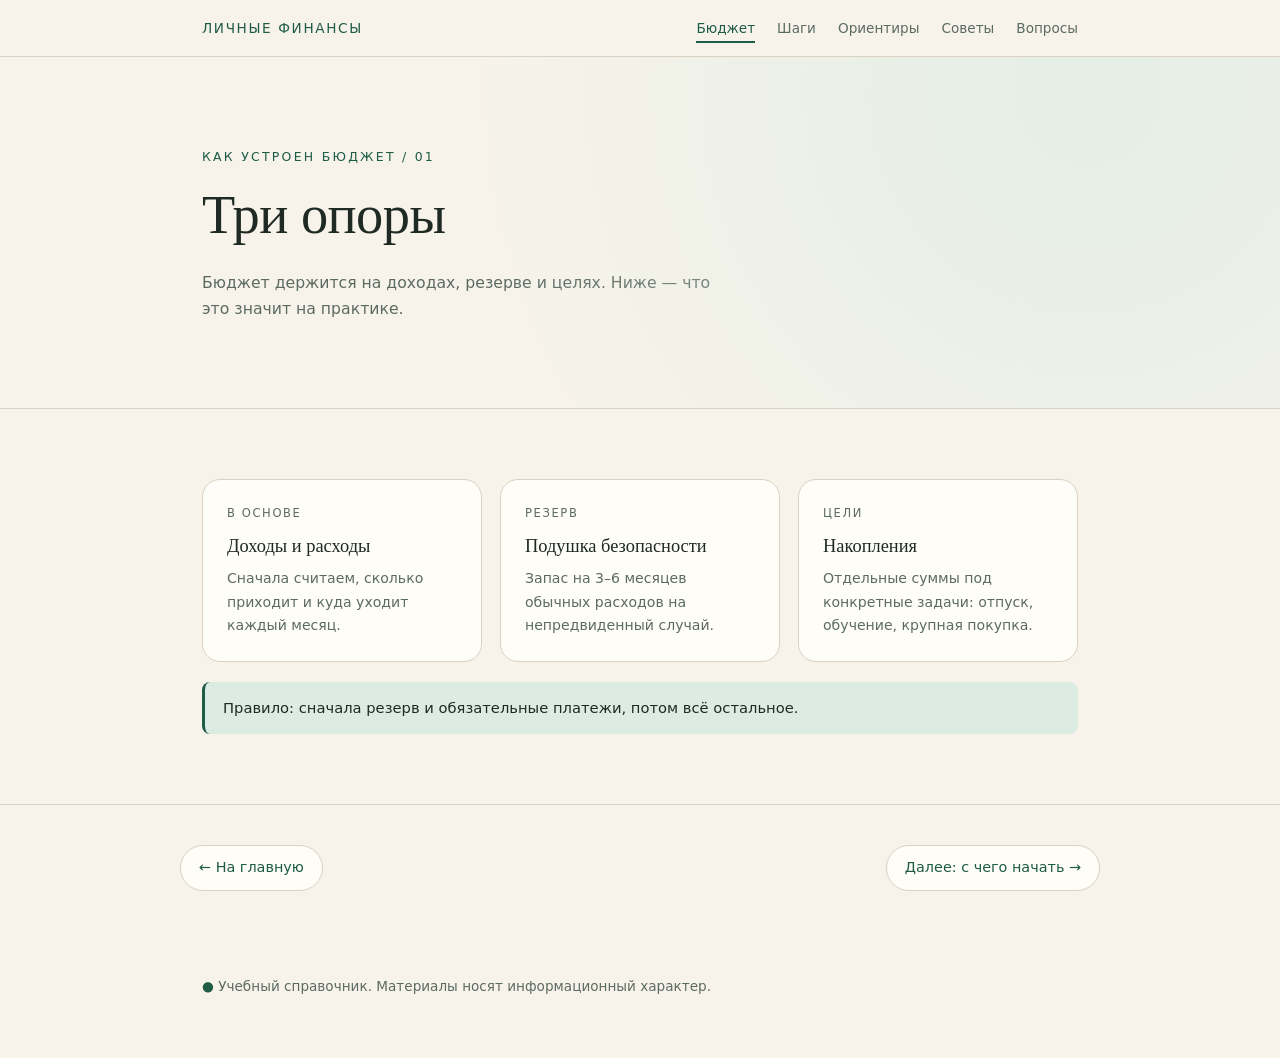
==== budget.html @ f26d4067 "Add files via upload" ====
<!DOCTYPE html>
<html lang="ru">
<head>
<meta charset="UTF-8">
<meta name="viewport" content="width=device-width, initial-scale=1.0">
<title>Как устроен бюджет — Личные финансы</title>
<link rel="stylesheet" href="css.css">
</head>
<body>
<div id="progress"></div>

<nav class="top">
  <div class="wrap">
    <a class="brand" href="index.html">Личные финансы</a>
    <div class="navlinks">
      <a href="budget.html" class="active">Бюджет</a>
      <a href="steps.html">Шаги</a>
      <a href="compare.html">Ориентиры</a>
      <a href="tips.html">Советы</a>
      <a href="faq.html">Вопросы</a>
    </div>
  </div>
</nav>

<header class="hero">
  <div class="wrap">
    <div class="eyebrow reveal">Как устроен бюджет / 01</div>
    <h1 class="reveal d1">Три опоры</h1>
    <p class="lead reveal d2">Бюджет держится на доходах, резерве и целях. Ниже — что это значит на практике.</p>
  </div>
</header>

<section>
  <div class="wrap">
    <div class="how">
      <div class="card reveal d1">
        <div class="label">В основе</div>
        <div class="value">Доходы и расходы</div>
        <div class="note">Сначала считаем, сколько приходит и куда уходит каждый месяц.</div>
      </div>
      <div class="card reveal d2">
        <div class="label">Резерв</div>
        <div class="value">Подушка безопасности</div>
        <div class="note">Запас на 3–6 месяцев обычных расходов на непредвиденный случай.</div>
      </div>
      <div class="card reveal d3">
        <div class="label">Цели</div>
        <div class="value">Накопления</div>
        <div class="note">Отдельные суммы под конкретные задачи: отпуск, обучение, крупная покупка.</div>
      </div>
    </div>
    <div class="condition reveal d2">Правило: сначала резерв и обязательные платежи, потом всё остальное.</div>
  </div>
</section>

<div class="wrap pagenav">
  <a href="index.html">← На главную</a>
  <a href="steps.html">Далее: с чего начать →</a>
</div>

<footer>
  <div class="wrap">
    <p><span class="dot">●</span> Учебный справочник. Материалы носят информационный характер.</p>
  </div>
</footer>

<a href="#" class="totop" id="totop" aria-label="Наверх">↑</a>
<script src="js.js"></script>
</body>
</html>
---- css.css ----
:root{
  --bg:#f7f3ea;--paper:#fffdf8;--ink:#1f2a24;--muted:#5c6b62;
  --accent:#1e5c46;--accent-2:#c47a3d;--accent-soft:#dcece3;
  --line:#d9d2c3;--radius:18px;--shadow:0 10px 30px rgba(31,42,36,.08);
}
*{box-sizing:border-box;margin:0;padding:0}
html{scroll-behavior:smooth}
body{background:var(--bg);color:var(--ink);font-family:"Georgia","Times New Roman",serif;line-height:1.65;-webkit-font-smoothing:antialiased;overflow-x:hidden}
.wrap{max-width:920px;margin:0 auto;padding:0 22px}
a{color:var(--accent)}

#progress{position:fixed;top:0;left:0;height:3px;width:0%;background:linear-gradient(90deg,var(--accent),var(--accent-2));z-index:100;transition:width .1s linear}

nav.top{position:sticky;top:0;z-index:90;background:rgba(247,243,234,.85);backdrop-filter:blur(10px);border-bottom:1px solid var(--line)}
nav.top .wrap{display:flex;align-items:center;justify-content:space-between;height:56px}
.brand{font-family:system-ui,sans-serif;font-size:.85rem;letter-spacing:.12em;text-transform:uppercase;color:var(--accent);text-decoration:none}
.navlinks{display:flex;gap:22px}
.navlinks a{font-family:system-ui,sans-serif;font-size:.85rem;text-decoration:none;color:var(--muted);transition:color .2s;position:relative}
.navlinks a::after{content:"";position:absolute;left:0;bottom:-4px;height:2px;width:0;background:var(--accent);transition:width .25s}
.navlinks a:hover,.navlinks a.active{color:var(--accent)}
.navlinks a:hover::after,.navlinks a.active::after{width:100%}
@media(max-width:680px){.navlinks{display:none}}

.hero{padding:90px 0 60px;border-bottom:1px solid var(--line);position:relative}
.hero::before{content:"";position:absolute;inset:0;pointer-events:none;background:radial-gradient(circle at 85% 10%,var(--accent-soft),transparent 55%);opacity:.7}
.eyebrow{font-family:system-ui,sans-serif;font-size:.78rem;letter-spacing:.18em;text-transform:uppercase;color:var(--accent);margin-bottom:18px}
h1{font-size:clamp(2rem,5vw,3.4rem);line-height:1.08;font-weight:400;letter-spacing:-.01em}
.hero .sub{font-size:clamp(1.05rem,2.4vw,1.35rem);color:var(--muted);margin-top:18px;max-width:36ch}
.hero .lead{margin-top:26px;max-width:54ch;font-family:system-ui,sans-serif;font-size:.98rem;color:var(--muted)}
.hero-actions{margin-top:32px;display:flex;gap:14px;flex-wrap:wrap}
.btn{font-family:system-ui,sans-serif;font-size:.92rem;text-decoration:none;padding:12px 22px;border-radius:999px;transition:transform .2s,box-shadow .2s,background .2s;display:inline-block}
.btn-primary{background:var(--accent);color:#fff}
.btn-primary:hover{transform:translateY(-2px);box-shadow:0 8px 20px rgba(30,92,70,.3)}
.btn-ghost{border:1px solid var(--line);color:var(--ink);background:var(--paper)}
.btn-ghost:hover{border-color:var(--accent);transform:translateY(-2px)}

section{padding:70px 0;border-bottom:1px solid var(--line)}
.kicker{font-family:system-ui,sans-serif;font-size:.75rem;letter-spacing:.16em;text-transform:uppercase;color:var(--accent);margin-bottom:10px}
h2{font-size:clamp(1.5rem,3.5vw,2.2rem);font-weight:400;margin-bottom:26px}
.lead{font-family:system-ui,sans-serif;font-size:.98rem;color:var(--muted);max-width:60ch;margin-bottom:26px}

.reveal{opacity:0;transform:translateY(28px);transition:opacity .7s ease,transform .7s ease}
.reveal.visible{opacity:1;transform:none}
.reveal.d1{transition-delay:.08s}.reveal.d2{transition-delay:.16s}.reveal.d3{transition-delay:.24s}

.how{display:grid;grid-template-columns:repeat(3,1fr);gap:18px}
@media(max-width:760px){.how{grid-template-columns:1fr}}
.card{background:var(--paper);border:1px solid var(--line);border-radius:var(--radius);padding:24px;transition:transform .25s,box-shadow .25s,border-color .25s}
.card:hover{transform:translateY(-4px);box-shadow:var(--shadow);border-color:var(--accent)}
.card .label{font-family:system-ui,sans-serif;font-size:.72rem;letter-spacing:.14em;text-transform:uppercase;color:var(--muted);margin-bottom:8px}
.card .value{font-size:1.15rem;margin-bottom:6px}
.card .note{font-family:system-ui,sans-serif;font-size:.88rem;color:var(--muted)}
.condition{margin-top:20px;background:var(--accent-soft);border-left:3px solid var(--accent);border-radius:8px;padding:14px 18px;font-family:system-ui,sans-serif;font-size:.92rem}

.steps{display:grid;gap:14px}
.step{display:grid;grid-template-columns:56px 1fr;gap:18px;align-items:start;background:var(--paper);border:1px solid var(--line);border-radius:var(--radius);padding:22px;transition:transform .25s,box-shadow .25s,border-color .25s}
.step:hover{transform:translateX(4px);border-color:var(--accent);box-shadow:var(--shadow)}
.step .num{font-family:system-ui,sans-serif;font-size:1.4rem;color:var(--accent);width:48px;height:48px;border-radius:50%;background:var(--accent-soft);display:flex;align-items:center;justify-content:center;font-weight:600}
.step h3{font-size:1.1rem;font-weight:400;margin-bottom:4px}
.step p{font-family:system-ui,sans-serif;font-size:.9rem;color:var(--muted)}

.route-list{list-style:none;display:grid;gap:12px}
.route-list li a{display:flex;align-items:center;justify-content:space-between;gap:14px;background:var(--paper);border:1px solid var(--line);border-radius:var(--radius);padding:18px 22px;text-decoration:none;color:var(--ink);font-family:system-ui,sans-serif;font-size:1rem;transition:.22s}
.route-list li a:hover{border-color:var(--accent);transform:translateY(-2px);box-shadow:var(--shadow)}
.route-list .num{color:var(--muted);font-size:.85rem;min-width:2.2em}
.route-list .arrow{color:var(--accent);transition:transform .22s}
.route-list li a:hover .arrow{transform:translate(3px,-3px)}

.compare{width:100%;border-collapse:collapse;font-family:system-ui,sans-serif;font-size:.92rem;background:var(--paper);border-radius:var(--radius);overflow:hidden;border:1px solid var(--line)}
.compare th,.compare td{padding:14px 18px;text-align:left;border-bottom:1px solid var(--line)}
.compare th{background:var(--accent-soft);color:var(--accent);font-weight:600;font-size:.82rem;letter-spacing:.04em;text-transform:uppercase}
.compare tr:last-child td{border-bottom:none}
.compare tbody tr{transition:background .2s}
.compare tbody tr:hover{background:#fbf8f1}

.faq{display:grid;gap:14px}
details{background:var(--paper);border:1px solid var(--line);border-radius:var(--radius);padding:18px 22px;transition:border-color .25s,box-shadow .25s}
details:hover{border-color:var(--accent)}
details[open]{border-color:var(--accent);box-shadow:var(--shadow)}
summary{cursor:pointer;font-size:1.05rem;list-style:none;display:flex;justify-content:space-between;gap:16px;align-items:center}
summary::-webkit-details-marker{display:none}
summary::after{content:"+";color:var(--accent);font-family:system-ui,sans-serif;font-size:1.3rem;transition:transform .25s}
details[open] summary::after{content:"−"}
details p{margin-top:12px;font-family:system-ui,sans-serif;font-size:.95rem;color:var(--muted);animation:fade .3s ease}
@keyframes fade{from{opacity:0;transform:translateY(-4px)}to{opacity:1;transform:none}}

.tips{display:grid;grid-template-columns:repeat(2,1fr);gap:16px}
@media(max-width:640px){.tips{grid-template-columns:1fr}}
.tip{background:var(--paper);border:1px solid var(--line);border-radius:var(--radius);padding:20px;transition:transform .25s,border-color .25s}
.tip:hover{transform:translateY(-3px);border-color:var(--accent-2)}
.tip .icon{font-size:1.4rem;margin-bottom:8px;display:block}
.tip h4{font-size:1rem;font-weight:400;margin-bottom:6px}
.tip p{font-family:system-ui,sans-serif;font-size:.86rem;color:var(--muted)}

.sources{display:inline-block;margin-top:26px;font-family:system-ui,sans-serif;font-size:.92rem;text-decoration:none;border-bottom:1px solid currentColor;padding-bottom:1px;transition:color .2s}
.sources:hover{color:var(--accent-2)}

.pagenav{display:flex;justify-content:space-between;gap:14px;padding:40px 0;flex-wrap:wrap}
.pagenav a{font-family:system-ui,sans-serif;font-size:.9rem;text-decoration:none;color:var(--accent);border:1px solid var(--line);border-radius:999px;padding:10px 18px;background:var(--paper);transition:.2s}
.pagenav a:hover{border-color:var(--accent);transform:translateY(-2px)}

footer{padding:44px 0 60px}
footer p{font-family:system-ui,sans-serif;font-size:.85rem;color:var(--muted);max-width:60ch}
footer .dot{color:var(--accent)}
.totop{position:fixed;right:22px;bottom:22px;width:44px;height:44px;border-radius:50%;background:var(--accent);color:#fff;display:flex;align-items:center;justify-content:center;text-decoration:none;font-size:1.2rem;box-shadow:0 8px 20px rgba(30,92,70,.3);opacity:0;pointer-events:none;transition:opacity .3s,transform .3s;z-index:95}
.totop.show{opacity:1;pointer-events:auto}
.totop:hover{transform:translateY(-3px)}
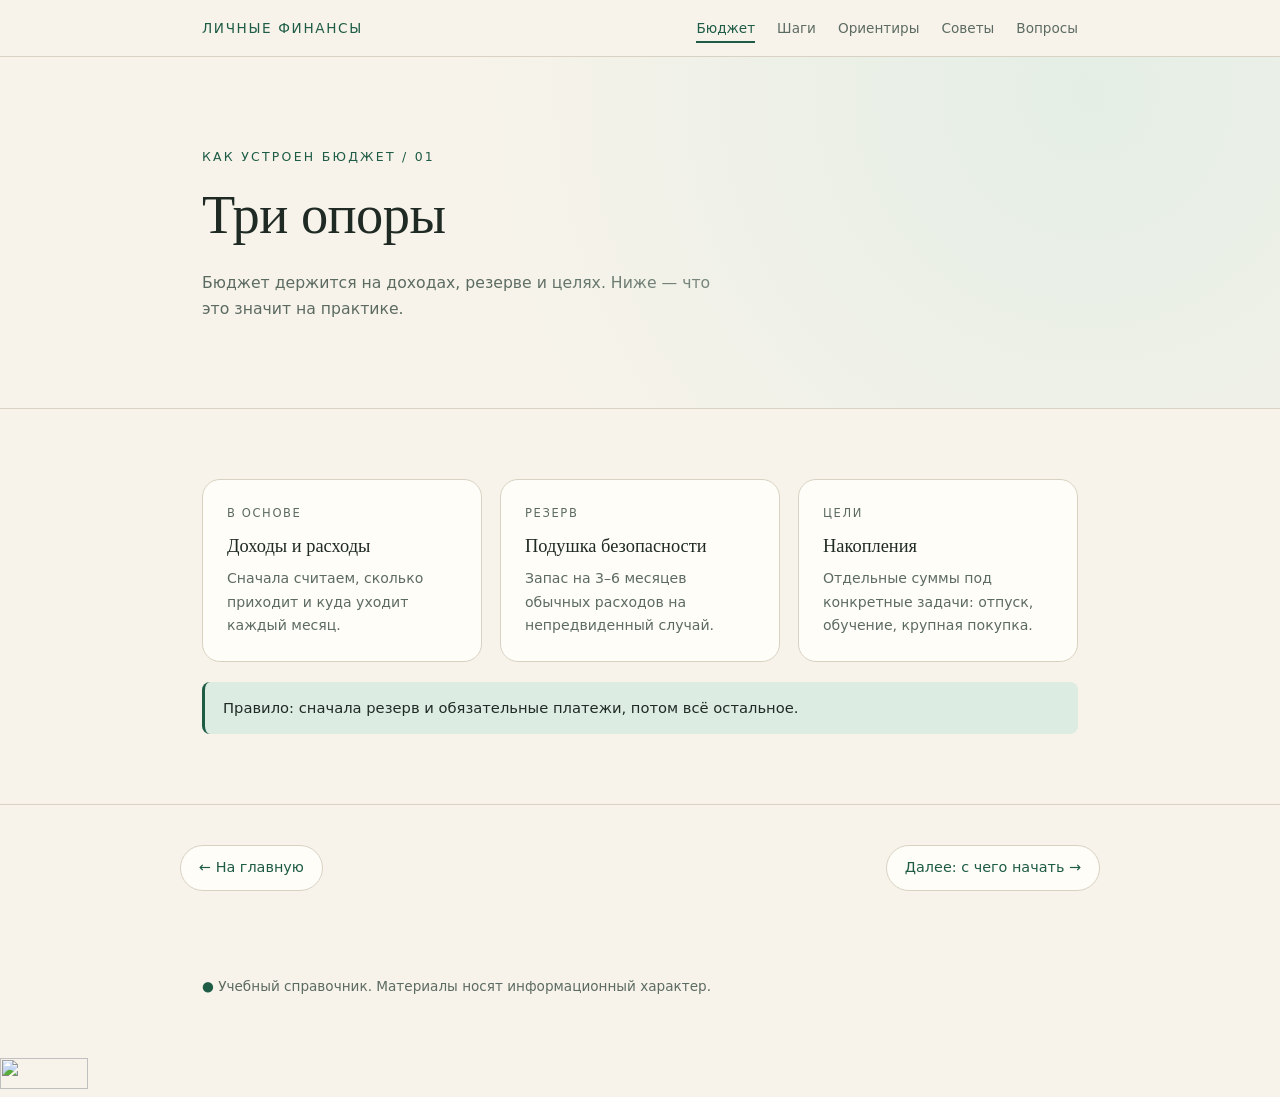
==== commit eea7f516: "Update budget.html" ====
--- a/budget.html
+++ b/budget.html
@@ -66,5 +66,16 @@
 
 <a href="#" class="totop" id="totop" aria-label="Наверх">↑</a>
 <script src="js.js"></script>
+  <!--LiveInternet counter--><a href="https://www.liveinternet.ru/click"
+target="_blank"><img id="licntDFA8" width="88" height="31" style="border:0" 
+title="LiveInternet: показано число просмотров и посетителей за 24 часа"
+src="[data-uri]"
+alt=""/></a><script>(function(d,s){d.getElementById("licntDFA8").src=
+"https://counter.yadro.ru/hit?t54.14;r"+escape(d.referrer)+
+((typeof(s)=="undefined")?"":";s"+s.width+"*"+s.height+"*"+
+(s.colorDepth?s.colorDepth:s.pixelDepth))+";u"+escape(d.URL)+
+";h"+escape(d.title.substring(0,150))+";"+Math.random()})
+(document,screen)</script><!--/LiveInternet-->
+
 </body>
-</html>+</html>
